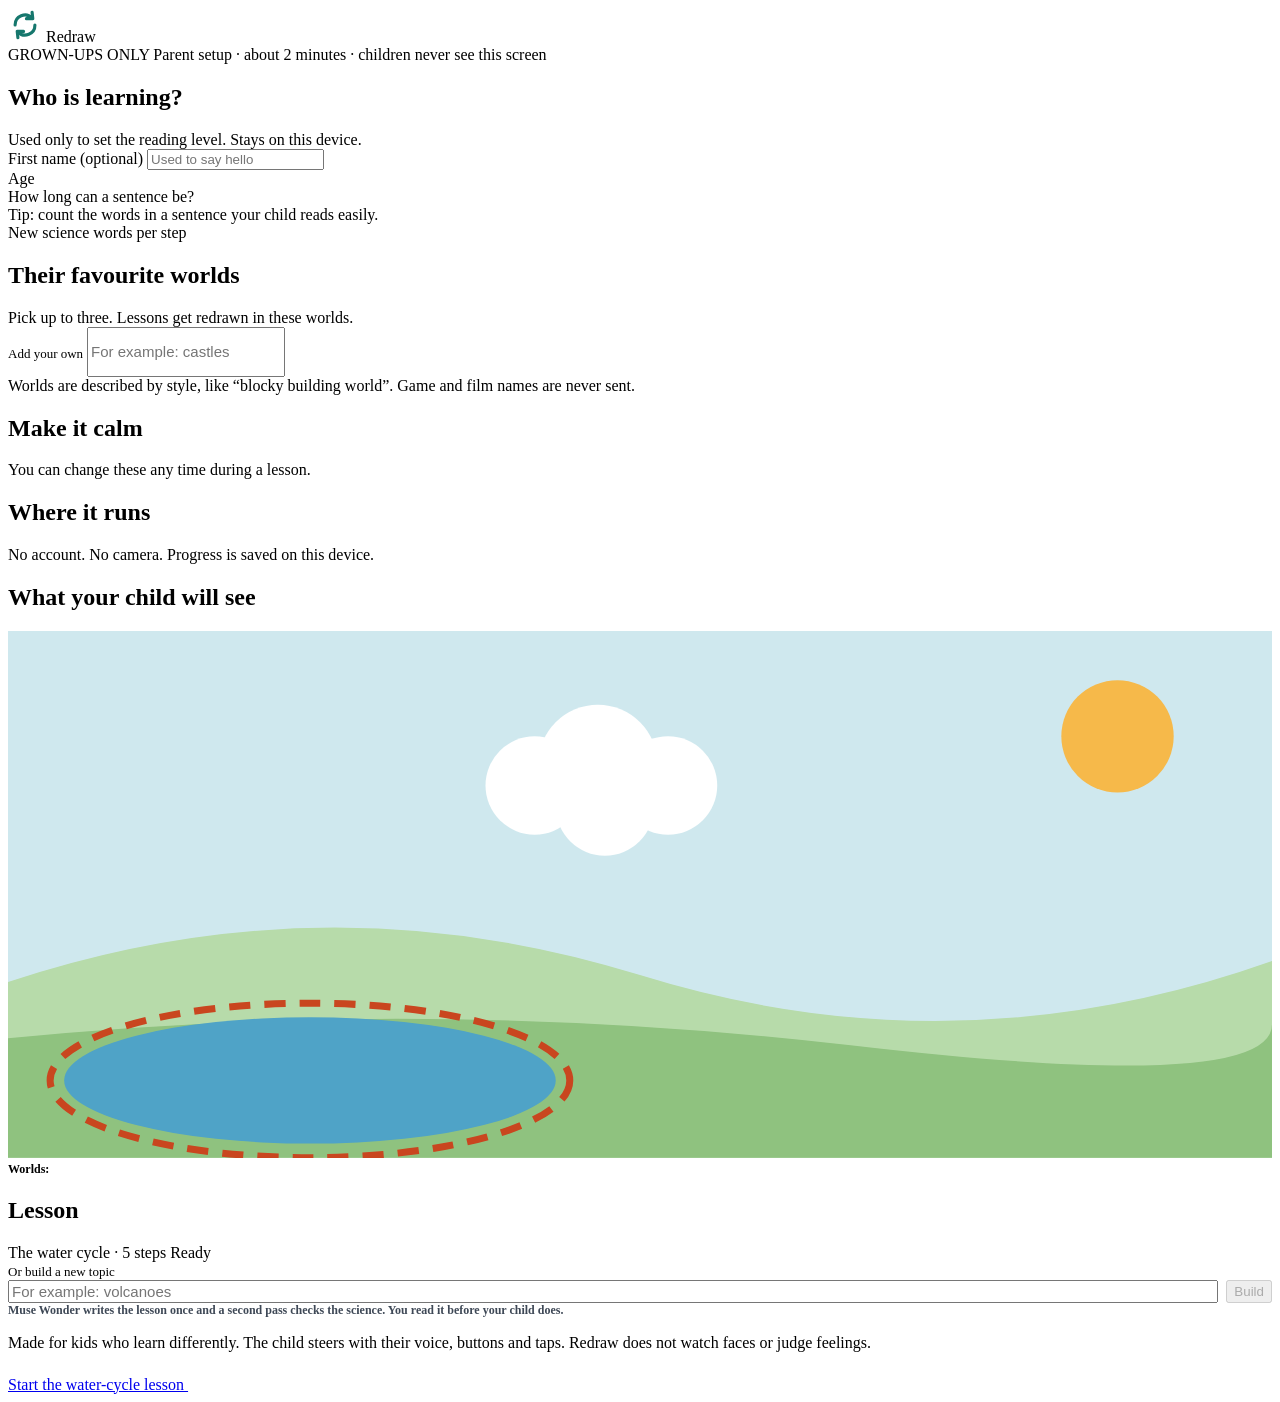
==== src/app/static/setup.html @ 0f6f5d4b "Refactor code structure and remove redundant sections for improved readability and maintainability" ====
<!DOCTYPE html>
<html lang="en">
<head>
<meta charset="utf-8">
<meta name="viewport" content="width=device-width, initial-scale=1">
<title>Redraw — Parent setup</title>
<link rel="preconnect" href="https://fonts.googleapis.com">
<link rel="stylesheet" href="https://fonts.googleapis.com/css2?family=Nunito:wght@400;600;700;800&display=swap">
<link rel="stylesheet" href="/styles.css">
</head>
<body>
<div class="setup">
  <header class="topbar">
    <div class="brand">
      <svg width="34" height="34" viewBox="0 0 24 24" fill="none" stroke="#16776D" stroke-width="2.2" stroke-linecap="round" stroke-linejoin="round" aria-hidden="true"><path d="M5 12a7 7 0 0 1 12-5"/><polyline points="17 3 17.5 7.5 13 7.5"/><path d="M19 12a7 7 0 0 1-12 5"/><polyline points="7 21 6.5 16.5 11 16.5"/></svg>
      <span>Redraw</span>
    </div>
    <div class="row">
      <span class="tag">GROWN-UPS ONLY</span>
      <span class="lead">Parent setup · about 2 minutes · children never see this screen</span>
    </div>
  </header>

  <main class="cols">
    <div class="col">
      <section class="card">
        <div><h2>Who is learning?</h2><div class="sub">Used only to set the reading level. Stays on this device.</div></div>
        <div>
          <label class="field-label" for="childname">First name (optional)</label>
          <input class="text" id="childname" type="text" placeholder="Used to say hello">
        </div>
        <div>
          <div class="field-label">Age</div>
          <div class="choices" id="ages" role="group" aria-label="Age"></div>
        </div>
        <div>
          <div class="field-label" style="margin: 0">How long can a sentence be?</div>
          <div class="hint">Tip: count the words in a sentence your child reads easily.</div>
          <div class="choices" id="levels" role="group" aria-label="Sentence length"></div>
        </div>
        <div>
          <div class="field-label">New science words per step</div>
          <div class="choices" id="terms" role="group" aria-label="New words per step"></div>
        </div>
      </section>

      <section class="card">
        <div><h2>Their favourite worlds</h2><div class="sub">Pick up to three. Lessons get redrawn in these worlds.</div></div>
        <div class="row" id="worlds" role="group" aria-label="Worlds" style="gap: 8px"></div>
        <div class="hint" id="soonworlds"></div>
        <div class="hint" id="ownnote" aria-live="polite"></div>
        <div>
          <label class="field-label" for="ownworld" style="font-size: 13px">Add your own</label>
          <input class="text" id="ownworld" type="text" placeholder="For example: castles" style="height: 44px; font-size: 15px">
        </div>
        <div class="note-box">Worlds are described by style, like “blocky building world”. Game and film names are never sent.</div>
      </section>
    </div>

    <div class="col">
      <section class="card" style="gap: 10px">
        <div><h2>Make it calm</h2><div class="sub">You can change these any time during a lesson.</div></div>
        <div id="toggles"></div>
      </section>

      <section class="card">
        <div><h2>Where it runs</h2><div class="sub">No account. No camera. Progress is saved on this device.</div></div>
        <div id="modes" style="display: flex; flex-direction: column; gap: 12px"></div>
      </section>
    </div>

    <div class="col">
      <section class="card">
        <h2>What your child will see</h2>
        <div class="preview">
          <svg viewBox="0 0 360 150" preserveAspectRatio="xMidYMid slice" role="img" aria-label="A small preview of a calm valley scene with a lake, a cloud and the sun">
            <rect width="360" height="150" fill="#CFE8EE"/>
            <circle cx="316" cy="30" r="16" fill="#F6B94A"/>
            <path d="M0 100 Q90 70 180 98 T360 94 V150 H0Z" fill="#B7DBAA"/>
            <path d="M0 116 Q120 104 240 118 T360 112 V150 H0Z" fill="#8FC27F"/>
            <ellipse cx="86" cy="128" rx="70" ry="18" fill="#4FA3C7"/>
            <g fill="#FFFFFF"><circle cx="150" cy="44" r="14"/><circle cx="168" cy="38" r="17"/><circle cx="188" cy="44" r="14"/><circle cx="170" cy="50" r="14"/></g>
            <ellipse cx="86" cy="128" rx="74" ry="22" fill="none" stroke="#C9461F" stroke-width="2" stroke-dasharray="6 4"/>
          </svg>
        </div>
        <div style="font-size: 12px; font-weight: 800; color: var(--muted)">Worlds: <span id="worldnames"></span></div>
        <div id="sample"></div>
        <div class="badge-note" id="samplenote"></div>
      </section>

      <section class="card" style="gap: 10px">
        <h2>Lesson</h2>
        <div class="lesson-row">The water cycle · 5 steps <span>Ready</span></div>
        <div>
          <label class="field-label" for="topic" style="font-size: 13px">Or build a new topic</label>
          <div style="display: flex; gap: 8px">
            <input class="text" id="topic" type="text" placeholder="For example: volcanoes" style="flex: 1; min-width: 0; font-size: 15px">
            <button class="outline" disabled title="Lesson Builder is not wired yet">Build</button>
          </div>
        </div>
        <div style="font-size: 12px; font-weight: 700; color: #3e4856">Muse Wonder writes the lesson once and a second pass checks the science. You read it before your child does.</div>
      </section>
    </div>
  </main>

  <footer class="footer">
    <p>Made for kids who learn differently. The child steers with their voice, buttons and taps. Redraw does not watch faces or judge feelings.</p>
    <a href="/" class="primary" id="start">Start the water-cycle lesson
      <svg width="22" height="22" viewBox="0 0 24 24" fill="none" stroke="#FFFFFF" stroke-width="2.4" stroke-linecap="round" stroke-linejoin="round" aria-hidden="true"><path d="M5 12h14"/><polyline points="13 6 19 12 13 18"/></svg>
    </a>
  </footer>
</div>
<script src="/setup.js"></script>
</body>
</html>
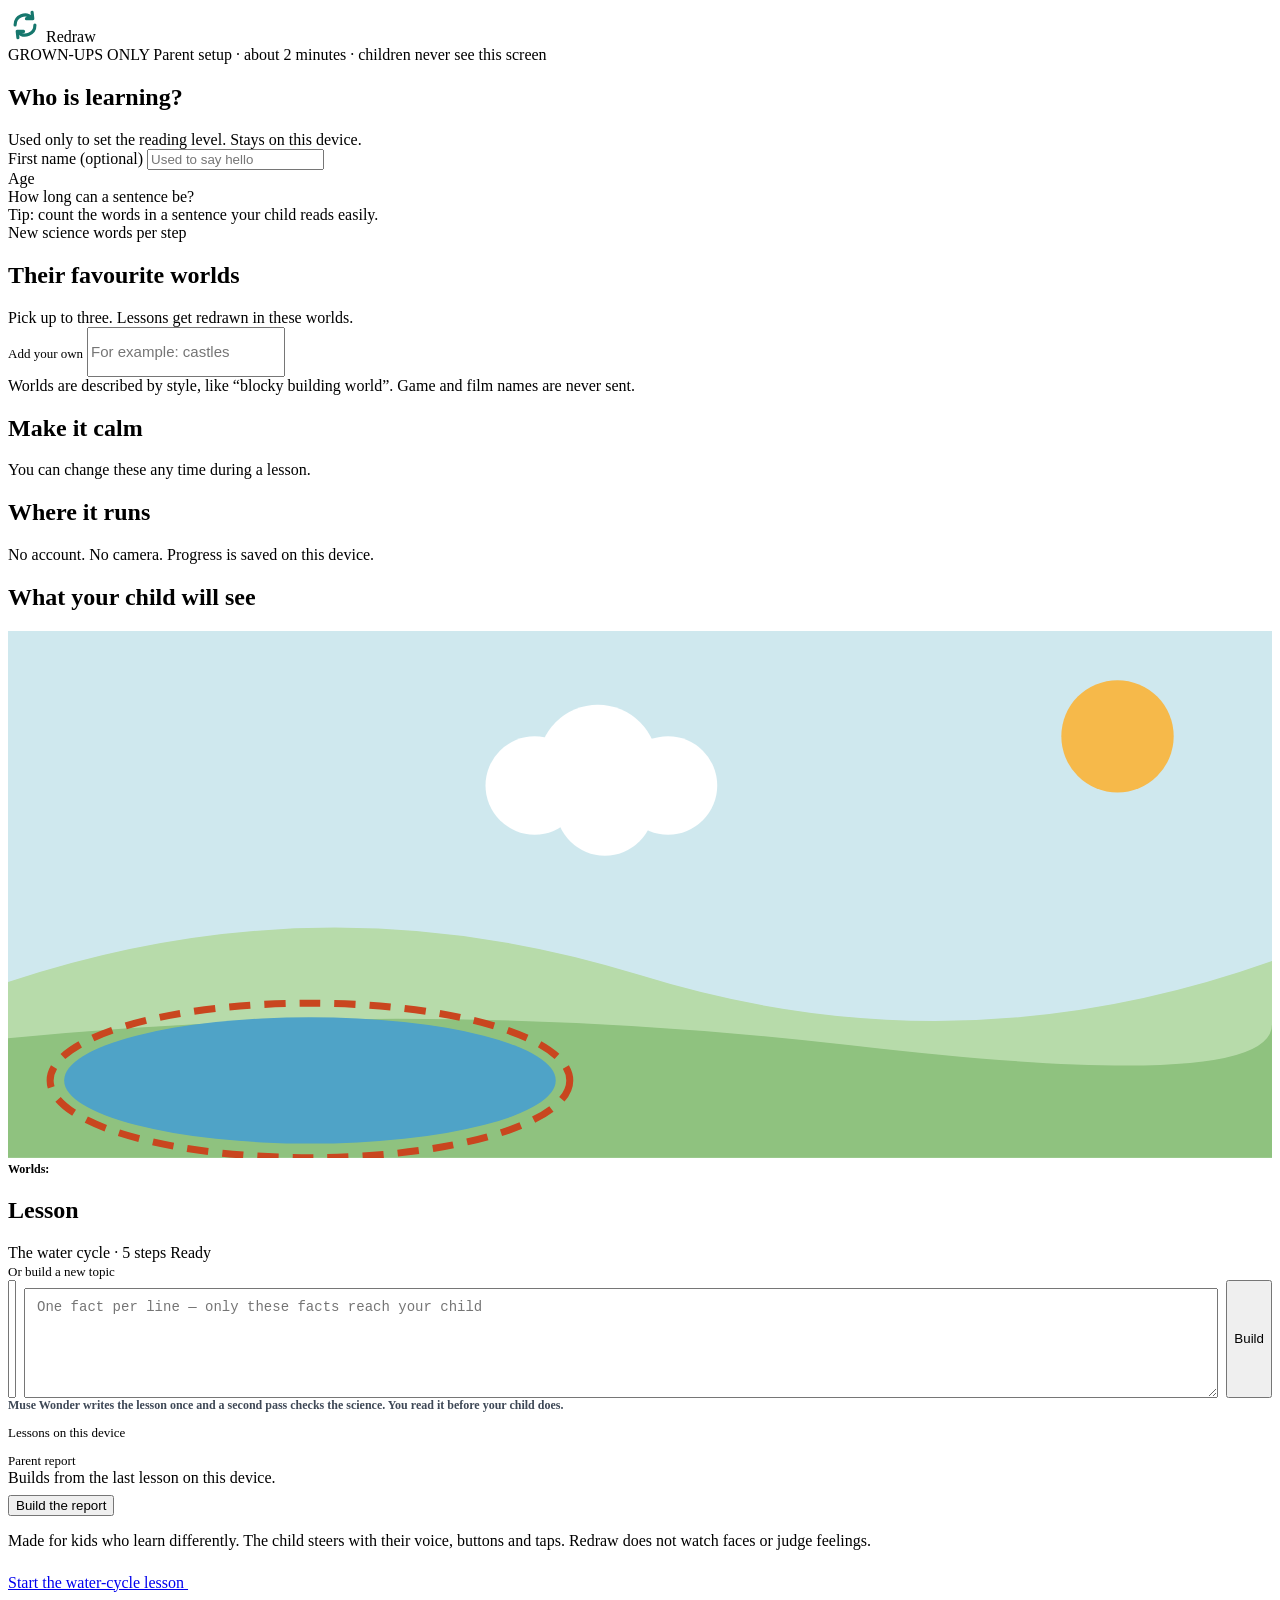
==== commit 026f419d: "Refactor code structure for improved readability and maintainability" ====
--- a/src/app/static/setup.html
+++ b/src/app/static/setup.html
@@ -95,10 +95,25 @@
           <label class="field-label" for="topic" style="font-size: 13px">Or build a new topic</label>
           <div style="display: flex; gap: 8px">
             <input class="text" id="topic" type="text" placeholder="For example: volcanoes" style="flex: 1; min-width: 0; font-size: 15px">
-            <button class="outline" disabled title="Lesson Builder is not wired yet">Build</button>
+            <textarea class="text" id="topicfacts" rows="4" placeholder="One fact per line — only these facts reach your child" style="width: 100%; margin-top: 8px; min-height: 88px; font-size: 14px; padding: 10px 12px"></textarea>
+            <button class="outline" id="buildbtn">Build</button>
           </div>
         </div>
         <div style="font-size: 12px; font-weight: 700; color: #3e4856">Muse Wonder writes the lesson once and a second pass checks the science. You read it before your child does.</div>
+        <div class="hint" id="buildnote" aria-live="polite"></div>
+        <div id="buildout"></div>
+        <div style="margin-top: 12px">
+          <div class="field-label" style="font-size: 13px">Lessons on this device</div>
+          <div id="packlist"></div>
+        </div>
+        <div style="margin-top: 12px">
+          <div class="field-label" style="font-size: 13px">Parent report</div>
+          <div class="hint" id="reportnote">Builds from the last lesson on this device.</div>
+          <div style="display: flex; gap: 8px; margin-top: 8px">
+            <button class="outline" id="reportbtn">Build the report</button>
+          </div>
+          <div id="reportout" aria-live="polite"></div>
+        </div>
       </section>
     </div>
   </main>
